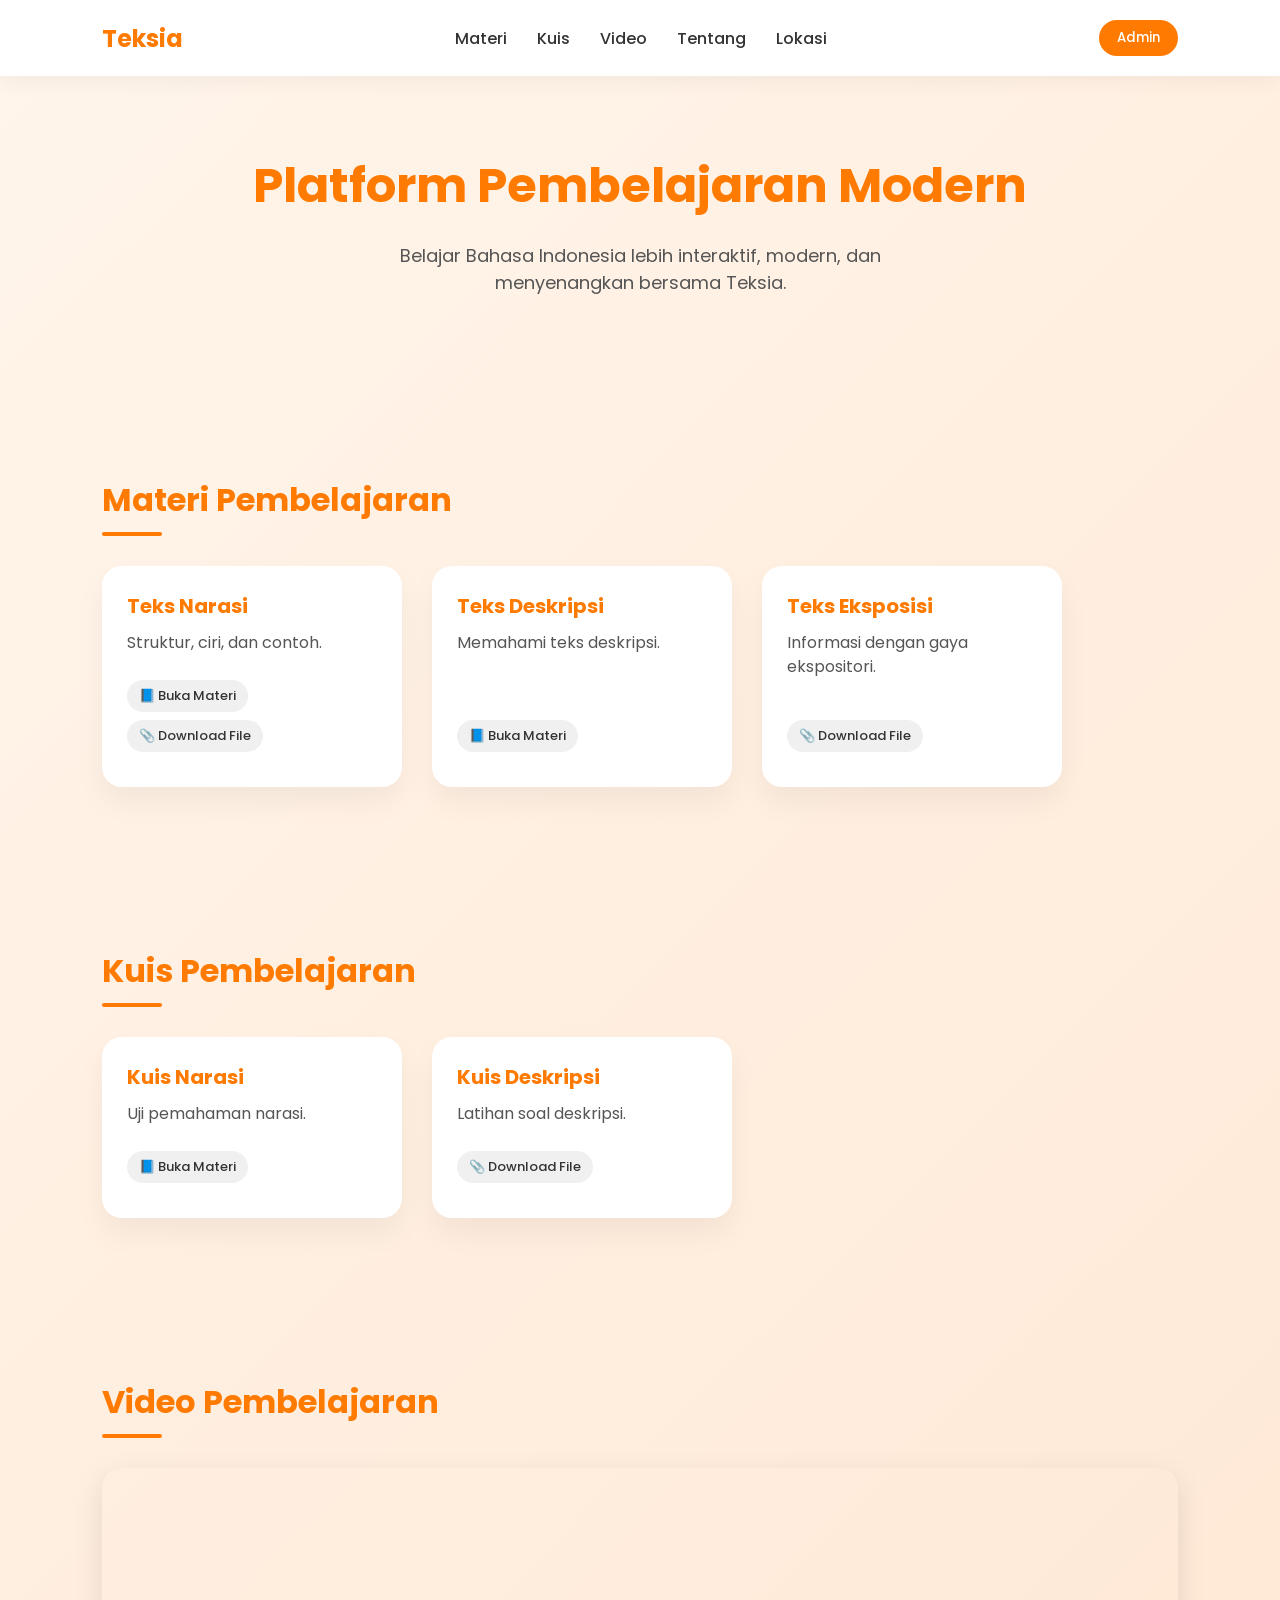
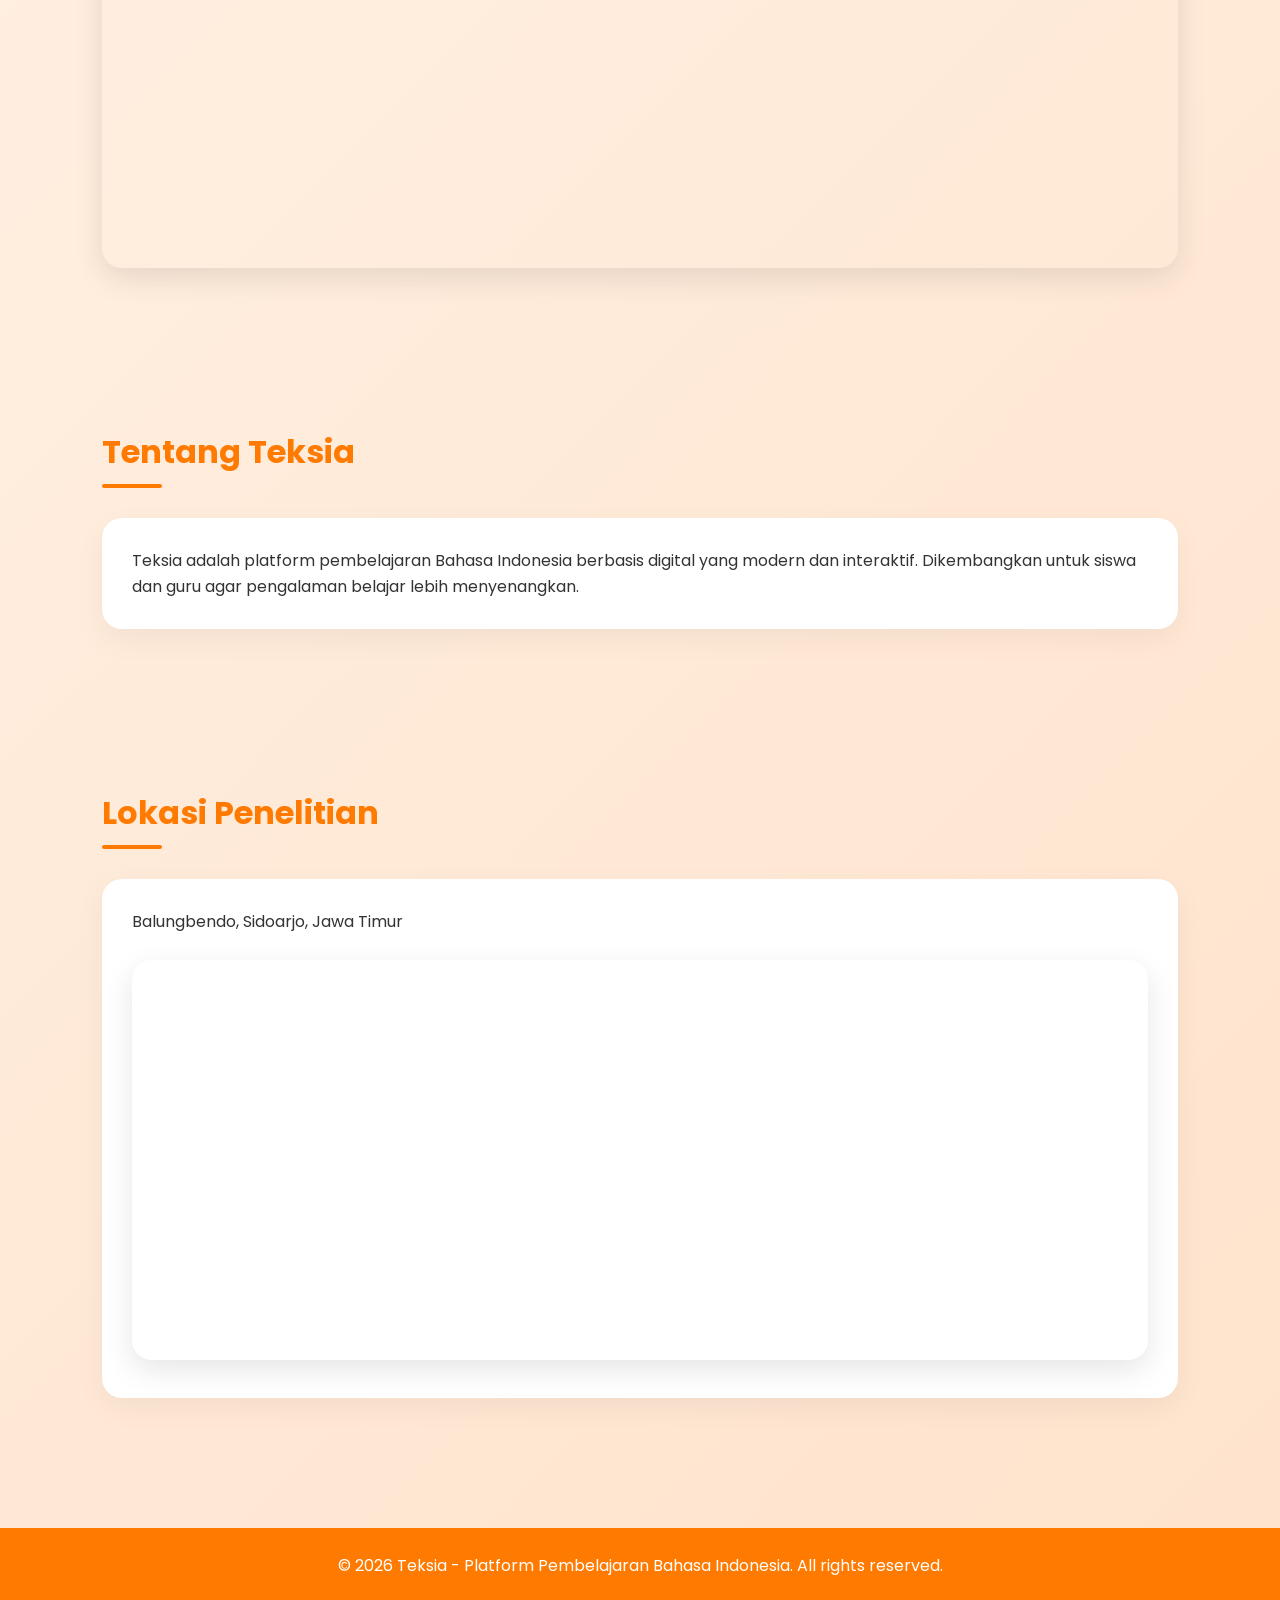
==== bagasweb/index.html @ 71b0bf6b "tests" ====
<!DOCTYPE html>
<html lang="id">
<head>
    <meta charset="UTF-8">
    <meta name="viewport" content="width=device-width, initial-scale=1.0">
    <title>Teksia Premium · Materi + Link</title>
    <!-- Font Poppins -->
    <link href="https://fonts.googleapis.com/css2?family=Poppins:wght@300;400;600;700&display=swap" rel="stylesheet">
    <!-- CSS Eksternal -->
    <link rel="stylesheet" href="style.css">
</head>
<body>
    <!-- Navbar dengan hamburger -->
    <nav>
        <div class="logo">Teksia</div>
        <ul class="nav-menu" id="navMenu">
            <li><a href="#materi">Materi</a></li>
            <li><a href="#kuis">Kuis</a></li>
            <li><a href="#video">Video</a></li>
            <li><a href="#about">Tentang</a></li>
            <li><a href="#lokasi">Lokasi</a></li>
        </ul>
        <div class="nav-right">
            <button class="login-btn" id="adminLoginBtn">Admin</button>
            <div class="hamburger" id="hamburger">
                <span class="bar"></span>
                <span class="bar"></span>
                <span class="bar"></span>
            </div>
        </div>
    </nav>

    <!-- Hero -->
    <div class="hero">
        <h1>Platform Pembelajaran Modern</h1>
        <p>Belajar Bahasa Indonesia lebih interaktif, modern, dan menyenangkan bersama Teksia.</p>
    </div>

    <!-- Materi -->
    <section id="materi">
        <h2>Materi Pembelajaran</h2>
        <div class="materi-container" id="materiContainer"></div>
    </section>

    <!-- Kuis -->
    <section id="kuis">
        <h2>Kuis Pembelajaran</h2>
        <div class="materi-container" id="kuisContainer"></div>
    </section>

    <!-- Video -->
    <section id="video">
        <h2>Video Pembelajaran</h2>
        <div class="video-wrapper">
            <iframe src="https://www.youtube.com/embed/dQw4w9WgXcQ" title="Video Pembelajaran" allowfullscreen></iframe>
        </div>
    </section>

    <!-- Tentang -->
    <section id="about">
        <h2>Tentang Teksia</h2>
        <div class="card">
            Teksia adalah platform pembelajaran Bahasa Indonesia berbasis digital yang modern dan interaktif. Dikembangkan untuk siswa dan guru agar pengalaman belajar lebih menyenangkan.
        </div>
    </section>

    <!-- Lokasi -->
    <section id="lokasi">
        <h2>Lokasi Penelitian</h2>
        <div class="card">
            <p>Balungbendo, Sidoarjo, Jawa Timur</p>
            <br>
            <iframe src="https://www.google.com/maps?q=Balungbendo,Sidoarjo,JawaTimur&output=embed" title="Peta Balungbendo"></iframe>
        </div>
    </section>

    <!-- Footer -->
    <footer>
        © 2026 Teksia - Platform Pembelajaran Bahasa Indonesia. All rights reserved.
    </footer>

    <!-- Modal Login -->
    <div class="modal" id="loginModal">
        <div class="modal-content">
            <h3>Login Admin</h3>
            <input type="text" id="username" placeholder="Username" value="admin">
            <input type="password" id="password" placeholder="Password" value="123">
            <button class="btn" id="loginConfirmBtn">Masuk</button>
            <button class="btn" style="background:#999;" onclick="document.getElementById('loginModal').style.display='none'">Batal</button>
        </div>
    </div>

    <!-- Floating Admin Panel -->
    <div class="admin-panel" id="adminPanel">
        <div class="panel-header">
            <h2>Panel Admin</h2>
            <div>
                <button onclick="toggleAdminPanel()" title="Tutup panel">✕</button>
            </div>
        </div>
        <p style="margin-bottom:10px;">Tambah materi/kuis dengan link.</p>
        
        <h3>➕ Tambah Materi</h3>
        <input type="text" id="judulMateri" placeholder="Judul materi">
        <textarea id="deskripsiMateri" placeholder="Deskripsi materi" rows="2"></textarea>
        <input type="url" id="linkMateri" placeholder="URL Materi (opsional)">
        <input type="url" id="fileMateri" placeholder="URL File pendukung (opsional)">
        <button class="btn" onclick="tambahMateri()">Tambah Materi</button>

        <h3>➕ Tambah Kuis</h3>
        <input type="text" id="judulKuis" placeholder="Judul kuis">
        <textarea id="deskripsiKuis" placeholder="Deskripsi kuis" rows="2"></textarea>
        <input type="url" id="linkKuis" placeholder="URL Kuis (opsional)">
        <input type="url" id="fileKuis" placeholder="URL File pendukung (opsional)">
        <button class="btn" onclick="tambahKuis()">Tambah Kuis</button>

        <div style="display: flex; gap:10px; margin-top:20px;">
            <button class="btn logout-btn" onclick="logout()">Logout</button>
            <button class="btn" onclick="toggleAdminPanel()">Tutup</button>
        </div>
    </div>

    <!-- JavaScript Eksternal -->
    <script src="script.js"></script>
</body>
</html>
---- bagasweb/style.css ----
/* ===== RESET & VARIABEL ===== */
* {
    margin: 0;
    padding: 0;
    box-sizing: border-box;
    font-family: 'Poppins', sans-serif;
}

body {
    background: linear-gradient(135deg, #fff5eb, #ffe3cc);
    color: #333;
    overflow-x: hidden;
}

/* ===== NAVBAR ===== */
nav {
    display: flex;
    justify-content: space-between;
    align-items: center;
    padding: 20px 8%;
    background: white;
    box-shadow: 0 5px 20px rgba(0,0,0,0.05);
    position: fixed;
    width: 100%;
    top: 0;
    z-index: 1000;
}

.logo {
    font-weight: 700;
    font-size: 24px;
    color: #ff7a00;
}

.nav-menu {
    display: flex;
    gap: 30px;
    list-style: none;
}

.nav-menu a {
    text-decoration: none;
    color: #333;
    font-weight: 500;
    transition: color 0.2s;
}

.nav-menu a:hover {
    color: #ff7a00;
}

.nav-right {
    display: flex;
    align-items: center;
    gap: 15px;
}

.login-btn {
    background: #ff7a00;
    color: white;
    padding: 8px 18px;
    border-radius: 20px;
    border: none;
    cursor: pointer;
    font-weight: 500;
    transition: background 0.2s;
}

.login-btn:hover {
    background: #e56e00;
}

/* Hamburger menu */
.hamburger {
    display: none;
    flex-direction: column;
    cursor: pointer;
}

.hamburger .bar {
    width: 25px;
    height: 3px;
    background-color: #333;
    margin: 3px 0;
    transition: 0.3s;
    border-radius: 2px;
}

/* ===== HERO ===== */
.hero {
    padding: 150px 8% 100px;
    text-align: center;
}

.hero h1 {
    font-size: 48px;
    color: #ff7a00;
    margin-bottom: 20px;
}

.hero p {
    max-width: 600px;
    margin: 0 auto;
    font-size: 18px;
    color: #555;
}

/* ===== SECTION ===== */
section {
    padding: 80px 8%;
}

section h2 {
    font-size: 32px;
    color: #ff7a00;
    margin-bottom: 30px;
    position: relative;
}

section h2::after {
    content: '';
    display: block;
    width: 60px;
    height: 4px;
    background: #ff7a00;
    margin-top: 8px;
    border-radius: 2px;
}

/* ===== CARD MATERI / KUIS ===== */
.materi-container {
    display: flex;
    flex-wrap: wrap;
    gap: 30px;
    margin-top: 20px;
}

.materi-card {
    background: white;
    padding: 25px;
    width: 300px;
    border-radius: 20px;
    box-shadow: 0 15px 30px rgba(0,0,0,0.05);
    transition: transform 0.3s, box-shadow 0.3s;
    display: flex;
    flex-direction: column;
}

.materi-card:hover {
    transform: translateY(-8px);
    box-shadow: 0 20px 40px rgba(0,0,0,0.1);
}

.materi-card h3 {
    color: #ff7a00;
    margin-bottom: 10px;
    font-size: 20px;
}

.materi-card p {
    color: #555;
    margin-bottom: 15px;
    line-height: 1.5;
    flex-grow: 1;
}

.card-links {
    display: flex;
    flex-wrap: wrap;
    gap: 8px;
    margin: 10px 0;
}

.btn-link {
    background: #f0f0f0;
    color: #333;
    padding: 6px 12px;
    border-radius: 30px;
    text-decoration: none;
    font-size: 13px;
    font-weight: 500;
    transition: background 0.2s;
    display: inline-flex;
    align-items: center;
    gap: 4px;
}

.btn-link:hover {
    background: #e0e0e0;
}

.btn {
    padding: 8px 18px;
    border: none;
    border-radius: 30px;
    background: #ff7a00;
    color: white;
    font-weight: 500;
    cursor: pointer;
    transition: background 0.2s;
    margin-top: 5px;
    align-self: flex-start;
}

.btn:hover {
    background: #e56e00;
}

.btn.hapus-btn {
    background: #f44336;
}

.btn.hapus-btn:hover {
    background: #d32f2f;
}

/* ===== VIDEO ===== */
.video-wrapper {
    margin-top: 30px;
    display: flex;
    justify-content: center;
}

iframe {
    width: 100%;
    max-width: auto;
    height: 400px;
    border-radius: 20px;
    border: none;
    box-shadow: 0 10px 30px rgba(0,0,0,0.1);
}

/* ===== CARD BIASA ===== */
.card {
    background: white;
    padding: 30px;
    border-radius: 20px;
    box-shadow: 0 10px 30px rgba(0,0,0,0.05);
    line-height: 1.6;
}

/* ===== MODAL LOGIN ===== */
.modal {
    display: none;
    position: fixed;
    top: 0;
    left: 0;
    width: 100%;
    height: 100%;
    background: rgba(0,0,0,0.5);
    justify-content: center;
    align-items: center;
    z-index: 2000;
}

.modal-content {
    background: white;
    padding: 40px;
    border-radius: 30px;
    width: 350px;
    max-width: 90%;
    text-align: center;
    box-shadow: 0 30px 50px rgba(0,0,0,0.2);
}

.modal-content h3 {
    color: #ff7a00;
    margin-bottom: 20px;
    font-size: 24px;
}

.modal-content input {
    width: 100%;
    padding: 12px 15px;
    margin: 10px 0;
    border-radius: 30px;
    border: 1px solid #ddd;
    font-size: 15px;
    outline: none;
}

.modal-content input:focus {
    border-color: #ff7a00;
}

.modal-content .btn {
    width: 100%;
    margin-top: 15px;
    padding: 12px;
    font-size: 16px;
}

/* ===== FLOATING ADMIN PANEL ===== */
.admin-panel {
    position: fixed;
    bottom: 20px;
    right: 20px;
    width: 360px;
    max-width: calc(100vw - 40px);
    background: white;
    border-radius: 24px;
    box-shadow: 0 20px 40px rgba(0,0,0,0.25);
    padding: 20px;
    z-index: 3000;
    display: none;
    max-height: 80vh;
    overflow-y: auto;
}

.admin-panel h2 {
    color: #ff7a00;
    font-size: 24px;
    margin: 0;
}

.panel-header {
    display: flex;
    justify-content: space-between;
    align-items: center;
    margin-bottom: 15px;
}

.panel-header button {
    background: none;
    border: none;
    font-size: 24px;
    cursor: pointer;
    width: 36px;
    height: 36px;
    border-radius: 50%;
    display: flex;
    align-items: center;
    justify-content: center;
    background: #f0f0f0;
    transition: background 0.2s;
}

.panel-header button:hover {
    background: #ddd;
}

.admin-panel h3 {
    margin: 20px 0 10px;
    color: #444;
    font-size: 18px;
}

.admin-panel input,
.admin-panel textarea {
    width: 100%;
    padding: 10px 15px;
    margin: 8px 0;
    border-radius: 30px;
    border: 1px solid #ddd;
    font-size: 14px;
    display: block;
}

.admin-panel .btn {
    margin: 10px 5px 5px 0;
}

.logout-btn {
    background: #f44336;
}

.logout-btn:hover {
    background: #d32f2f;
}

/* ===== FOOTER ===== */
footer {
    background: #ff7a00;
    color: white;
    text-align: center;
    padding: 25px;
    margin-top: 50px;
}

/* ===== RESPONSIF (HAMBURGER) ===== */
@media (max-width: 768px) {
    .hamburger {
        display: flex;
    }

    .nav-menu {
        position: fixed;
        left: -100%;
        top: 70px;
        flex-direction: column;
        background-color: white;
        width: 100%;
        text-align: center;
        transition: 0.3s;
        box-shadow: 0 10px 20px rgba(0,0,0,0.1);
        padding: 20px 0;
        gap: 20px;
        z-index: 999;
    }

    .nav-menu.active {
        left: 0;
    }

    .nav-menu li {
        margin: 0;
    }

    nav {
        padding: 15px 5%;
    }

    .hero h1 {
        font-size: 32px;
    }
    .hero {
        padding-top: 180px;
    }
    .materi-card {
        width: 100%;
    }
}
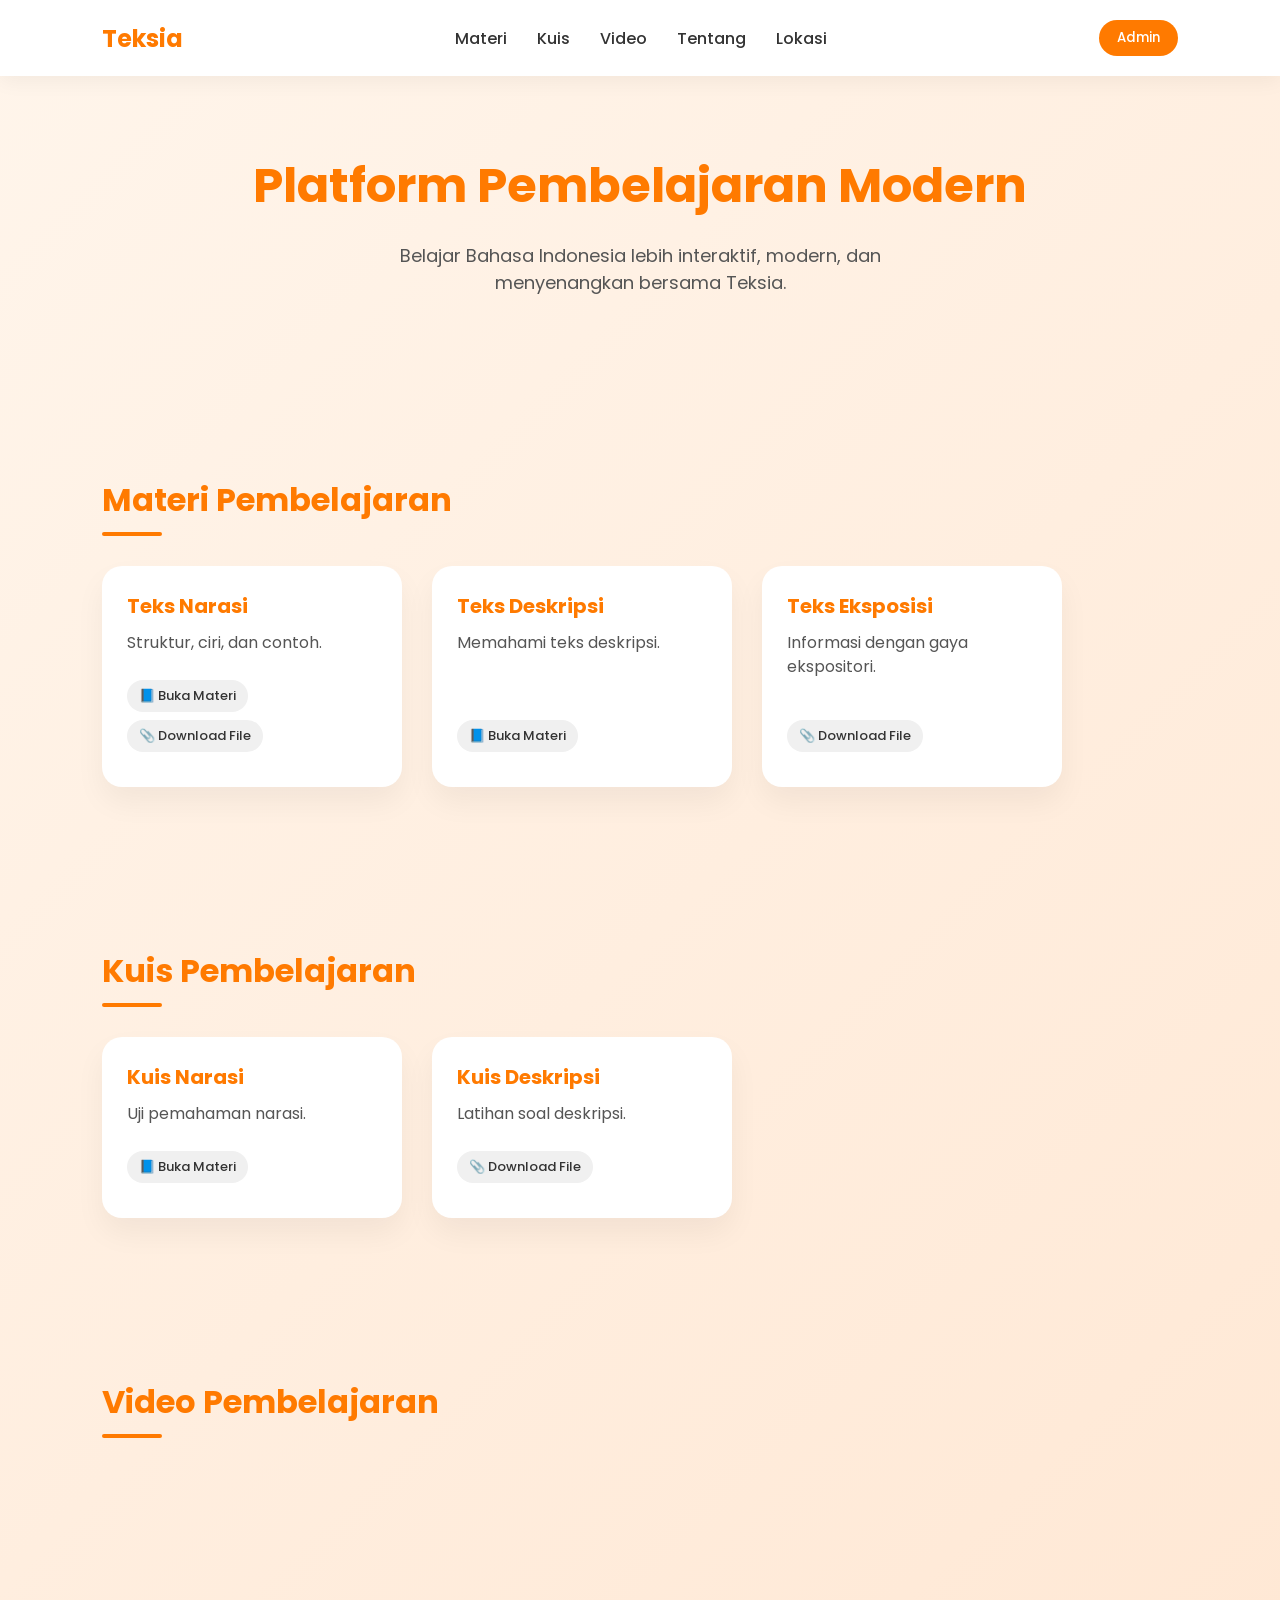
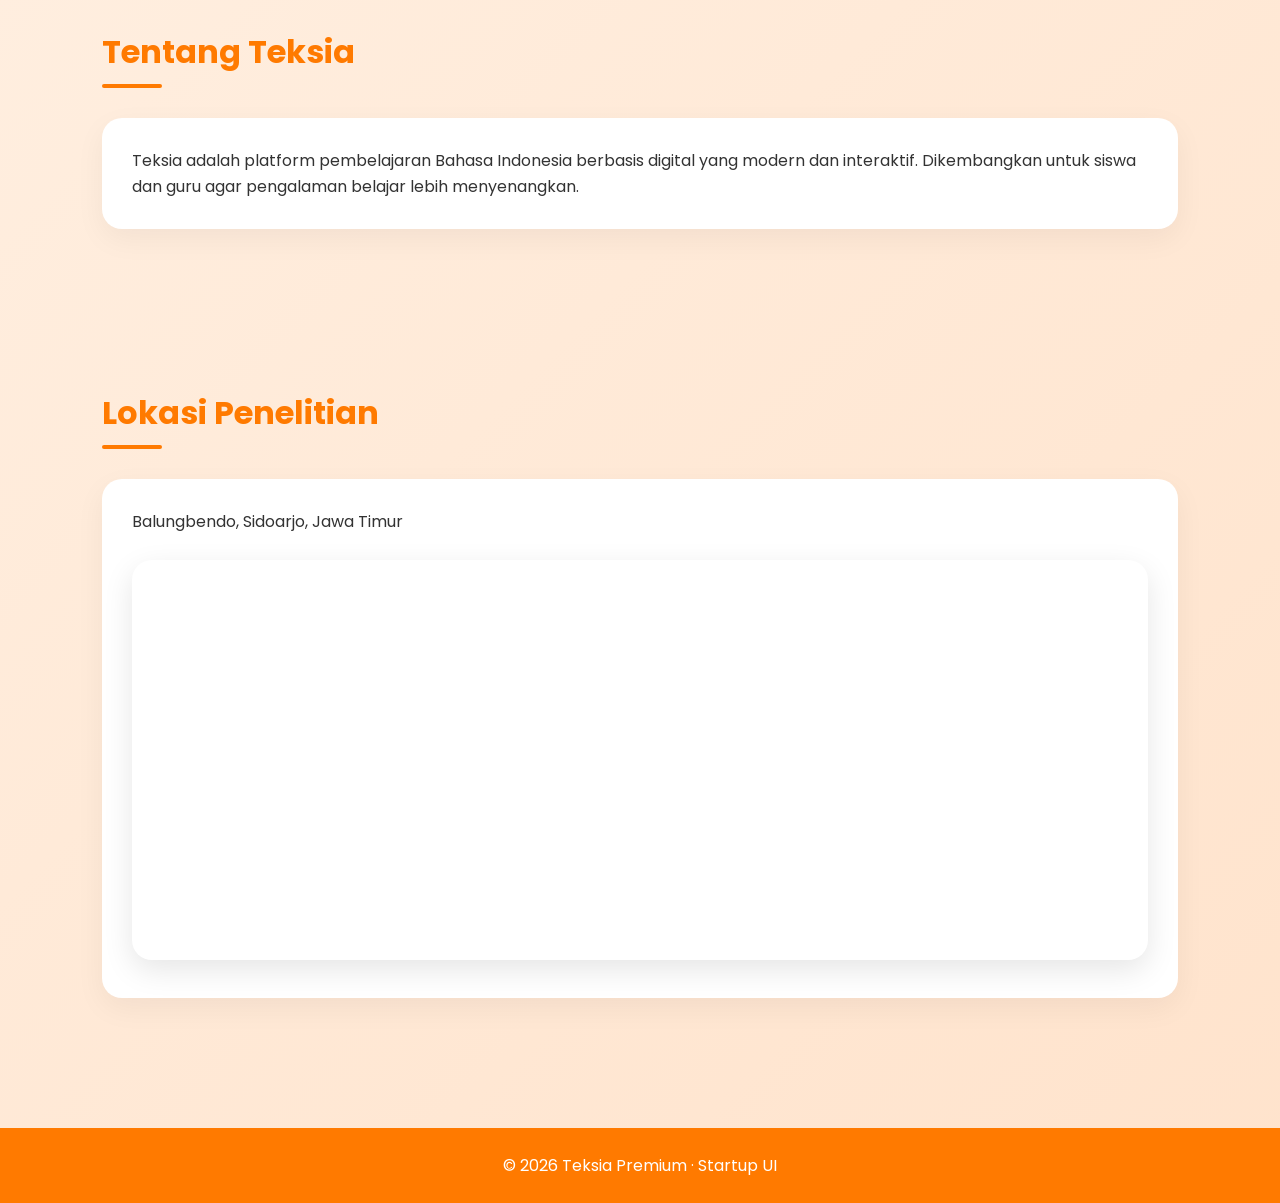
==== commit 269daaf1: "tesd" ====
--- a/bagasweb/index.html
+++ b/bagasweb/index.html
@@ -3,14 +3,12 @@
 <head>
     <meta charset="UTF-8">
     <meta name="viewport" content="width=device-width, initial-scale=1.0">
-    <title>Teksia Premium · Materi + Link</title>
-    <!-- Font Poppins -->
+    <title>Teksia Premium · Materi + Kuis + Video</title>
     <link href="https://fonts.googleapis.com/css2?family=Poppins:wght@300;400;600;700&display=swap" rel="stylesheet">
-    <!-- CSS Eksternal -->
     <link rel="stylesheet" href="style.css">
 </head>
 <body>
-    <!-- Navbar dengan hamburger -->
+    <!-- Navbar -->
     <nav>
         <div class="logo">Teksia</div>
         <ul class="nav-menu" id="navMenu">
@@ -48,12 +46,10 @@
         <div class="materi-container" id="kuisContainer"></div>
     </section>
 
-    <!-- Video -->
+    <!-- Video (akan diisi JS) -->
     <section id="video">
         <h2>Video Pembelajaran</h2>
-        <div class="video-wrapper">
-            <iframe src="https://www.youtube.com/embed/dQw4w9WgXcQ" title="Video Pembelajaran" allowfullscreen></iframe>
-        </div>
+        <div class="video-container" id="videoContainer"></div>
     </section>
 
     <!-- Tentang -->
@@ -76,7 +72,7 @@
 
     <!-- Footer -->
     <footer>
-        © 2026 Teksia - Platform Pembelajaran Bahasa Indonesia. All rights reserved.
+        © 2026 Teksia Premium · Startup UI
     </footer>
 
     <!-- Modal Login -->
@@ -90,7 +86,7 @@
         </div>
     </div>
 
-    <!-- Floating Admin Panel -->
+    <!-- Floating Admin Panel (dengan form video) -->
     <div class="admin-panel" id="adminPanel">
         <div class="panel-header">
             <h2>Panel Admin</h2>
@@ -98,8 +94,9 @@
                 <button onclick="toggleAdminPanel()" title="Tutup panel">✕</button>
             </div>
         </div>
-        <p style="margin-bottom:10px;">Tambah materi/kuis dengan link.</p>
+        <p style="margin-bottom:10px;">Tambah materi, kuis, atau video.</p>
         
+        <!-- Form Materi -->
         <h3>➕ Tambah Materi</h3>
         <input type="text" id="judulMateri" placeholder="Judul materi">
         <textarea id="deskripsiMateri" placeholder="Deskripsi materi" rows="2"></textarea>
@@ -107,6 +104,7 @@
         <input type="url" id="fileMateri" placeholder="URL File pendukung (opsional)">
         <button class="btn" onclick="tambahMateri()">Tambah Materi</button>
 
+        <!-- Form Kuis -->
         <h3>➕ Tambah Kuis</h3>
         <input type="text" id="judulKuis" placeholder="Judul kuis">
         <textarea id="deskripsiKuis" placeholder="Deskripsi kuis" rows="2"></textarea>
@@ -114,13 +112,19 @@
         <input type="url" id="fileKuis" placeholder="URL File pendukung (opsional)">
         <button class="btn" onclick="tambahKuis()">Tambah Kuis</button>
 
+        <!-- Form Video -->
+        <h3>➕ Tambah Video</h3>
+        <input type="text" id="judulVideo" placeholder="Judul video">
+        <input type="url" id="urlVideo" placeholder="URL Embed YouTube (https://www.youtube.com/embed/...)" >
+        <textarea id="deskripsiVideo" placeholder="Deskripsi video (opsional)" rows="2"></textarea>
+        <button class="btn" onclick="tambahVideo()">Tambah Video</button>
+
         <div style="display: flex; gap:10px; margin-top:20px;">
             <button class="btn logout-btn" onclick="logout()">Logout</button>
             <button class="btn" onclick="toggleAdminPanel()">Tutup</button>
         </div>
     </div>
 
-    <!-- JavaScript Eksternal -->
     <script src="script.js"></script>
 </body>
-</html>+</html>
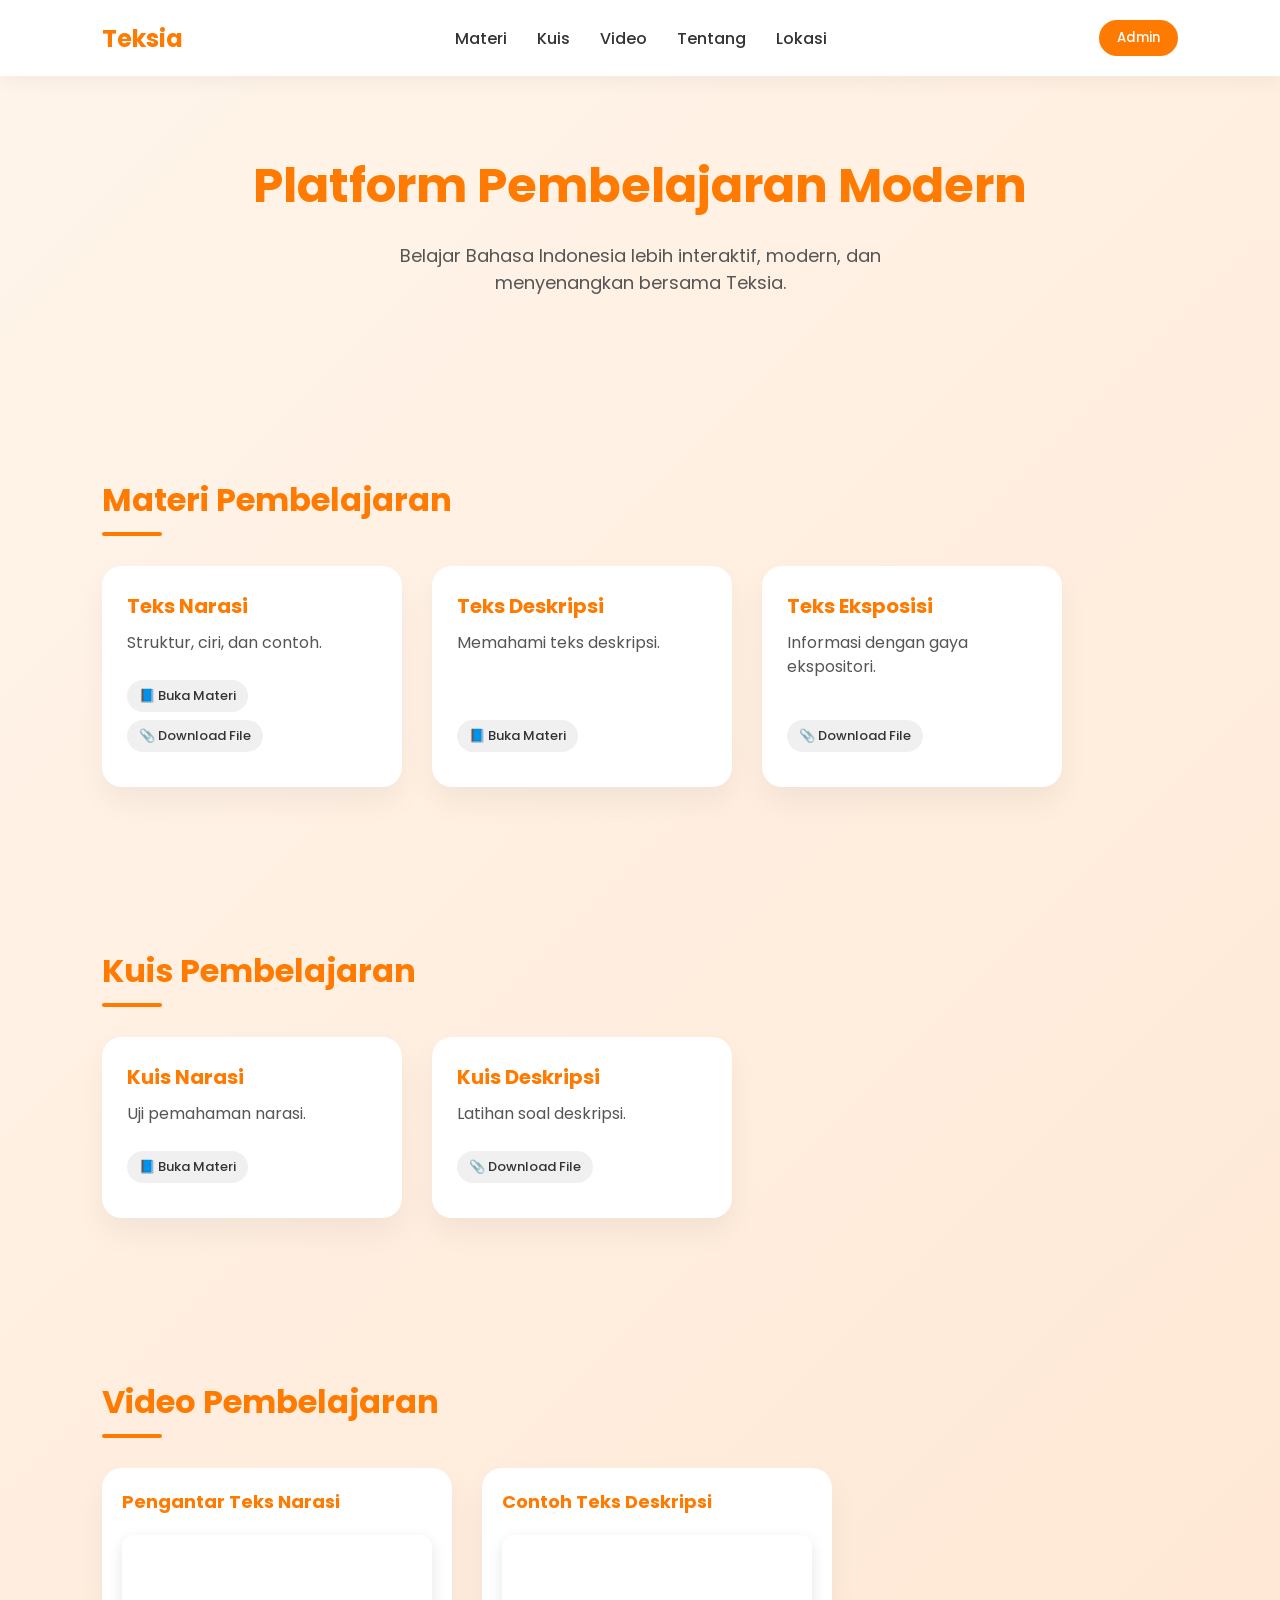
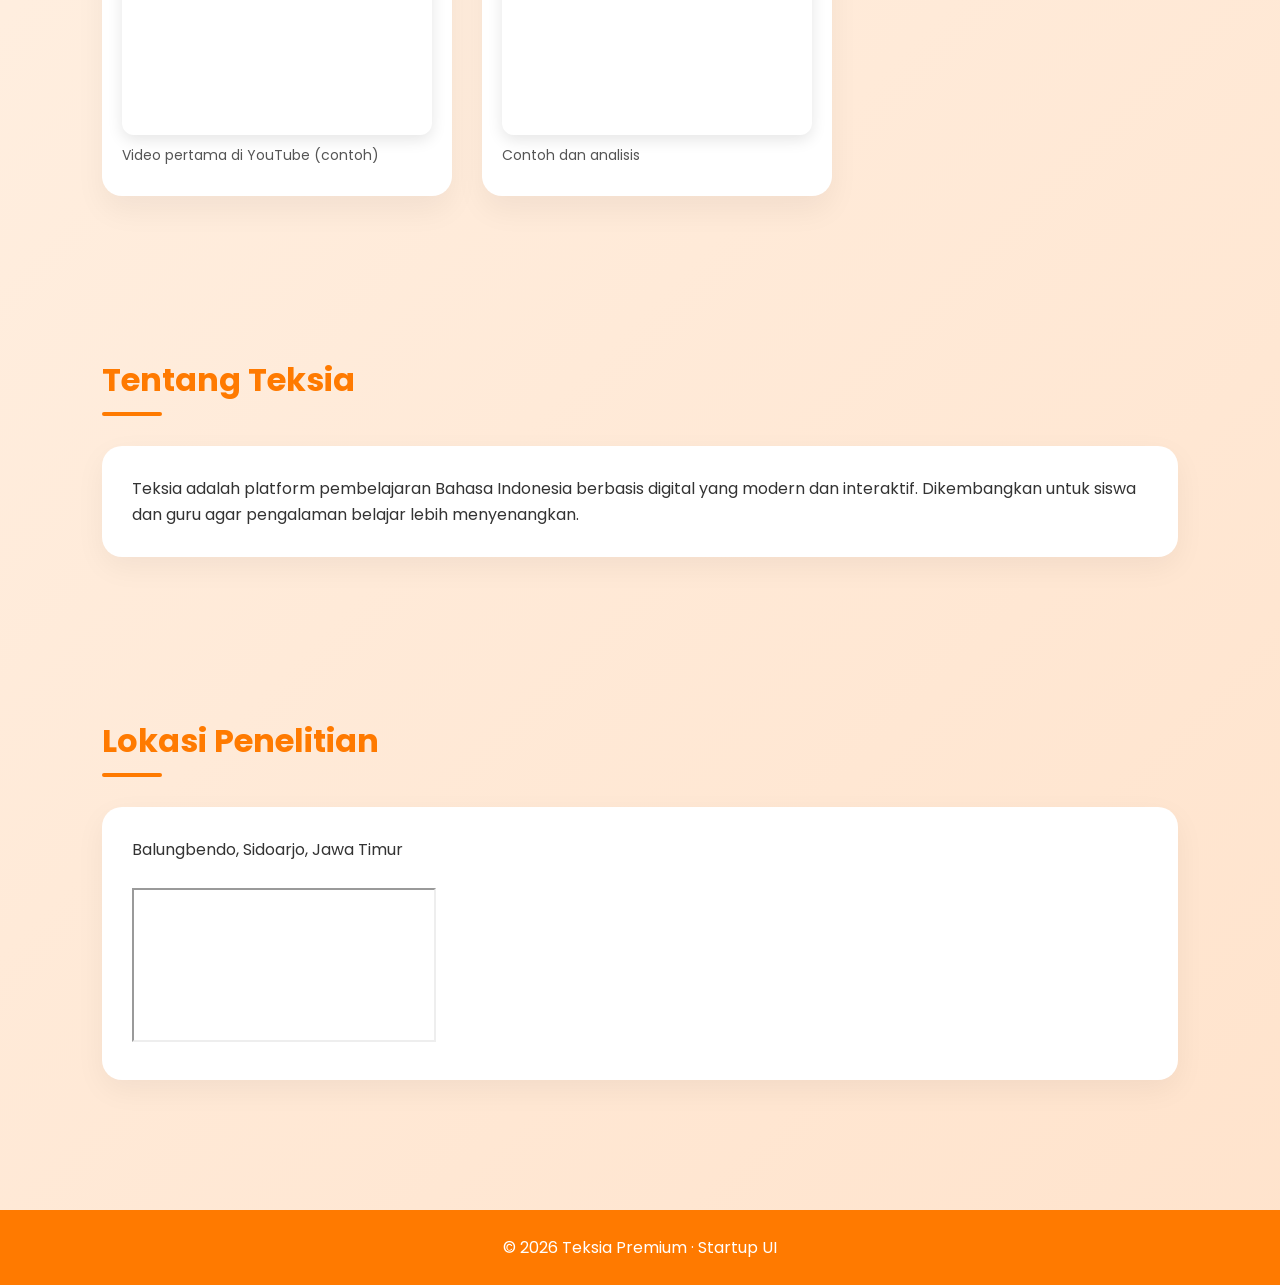
==== commit 0f3ac0f0: "Update index.html" ====
--- a/bagasweb/index.html
+++ b/bagasweb/index.html
@@ -46,7 +46,7 @@
         <div class="materi-container" id="kuisContainer"></div>
     </section>
 
-    <!-- Video (akan diisi JS) -->
+    <!-- Video -->
     <section id="video">
         <h2>Video Pembelajaran</h2>
         <div class="video-container" id="videoContainer"></div>
@@ -86,7 +86,7 @@
         </div>
     </div>
 
-    <!-- Floating Admin Panel (dengan form video) -->
+    <!-- Floating Admin Panel -->
     <div class="admin-panel" id="adminPanel">
         <div class="panel-header">
             <h2>Panel Admin</h2>
@@ -112,10 +112,10 @@
         <input type="url" id="fileKuis" placeholder="URL File pendukung (opsional)">
         <button class="btn" onclick="tambahKuis()">Tambah Kuis</button>
 
-        <!-- Form Video -->
+        <!-- Form Video (dengan konversi otomatis) -->
         <h3>➕ Tambah Video</h3>
         <input type="text" id="judulVideo" placeholder="Judul video">
-        <input type="url" id="urlVideo" placeholder="URL Embed YouTube (https://www.youtube.com/embed/...)" >
+        <input type="url" id="urlVideo" placeholder="URL YouTube (contoh: https://youtu.be/... atau https://youtube.com/watch?v=...)" >
         <textarea id="deskripsiVideo" placeholder="Deskripsi video (opsional)" rows="2"></textarea>
         <button class="btn" onclick="tambahVideo()">Tambah Video</button>
 
--- a/bagasweb/style.css
+++ b/bagasweb/style.css
@@ -214,20 +214,44 @@
     background: #d32f2f;
 }
 
-/* ===== VIDEO ===== */
-.video-wrapper {
-    margin-top: 30px;
-    display: flex;
-    justify-content: center;
-}
-
-iframe {
-    width: 100%;
-    max-width: auto;
-    height: 400px;
+/* ===== VIDEO SECTION ===== */
+.video-container {
+    display: flex;
+    flex-wrap: wrap;
+    gap: 30px;
+    margin-top: 20px;
+}
+
+.video-card {
+    background: white;
+    padding: 20px;
+    width: 350px;
     border-radius: 20px;
+    box-shadow: 0 15px 30px rgba(0,0,0,0.05);
+    display: flex;
+    flex-direction: column;
+}
+
+.video-card h3 {
+    color: #ff7a00;
+    margin-bottom: 10px;
+    font-size: 18px;
+}
+
+.video-card iframe {
+    width: 100%;
+    height: 200px;
+    border-radius: 12px;
+    margin: 10px 0;
     border: none;
-    box-shadow: 0 10px 30px rgba(0,0,0,0.1);
+    box-shadow: 0 5px 15px rgba(0,0,0,0.1);
+}
+
+.video-card p {
+    color: #555;
+    font-size: 14px;
+    margin-bottom: 10px;
+    word-break: break-word;
 }
 
 /* ===== CARD BIASA ===== */
@@ -416,7 +440,7 @@
     .hero {
         padding-top: 180px;
     }
-    .materi-card {
+    .materi-card, .video-card {
         width: 100%;
     }
-}+}
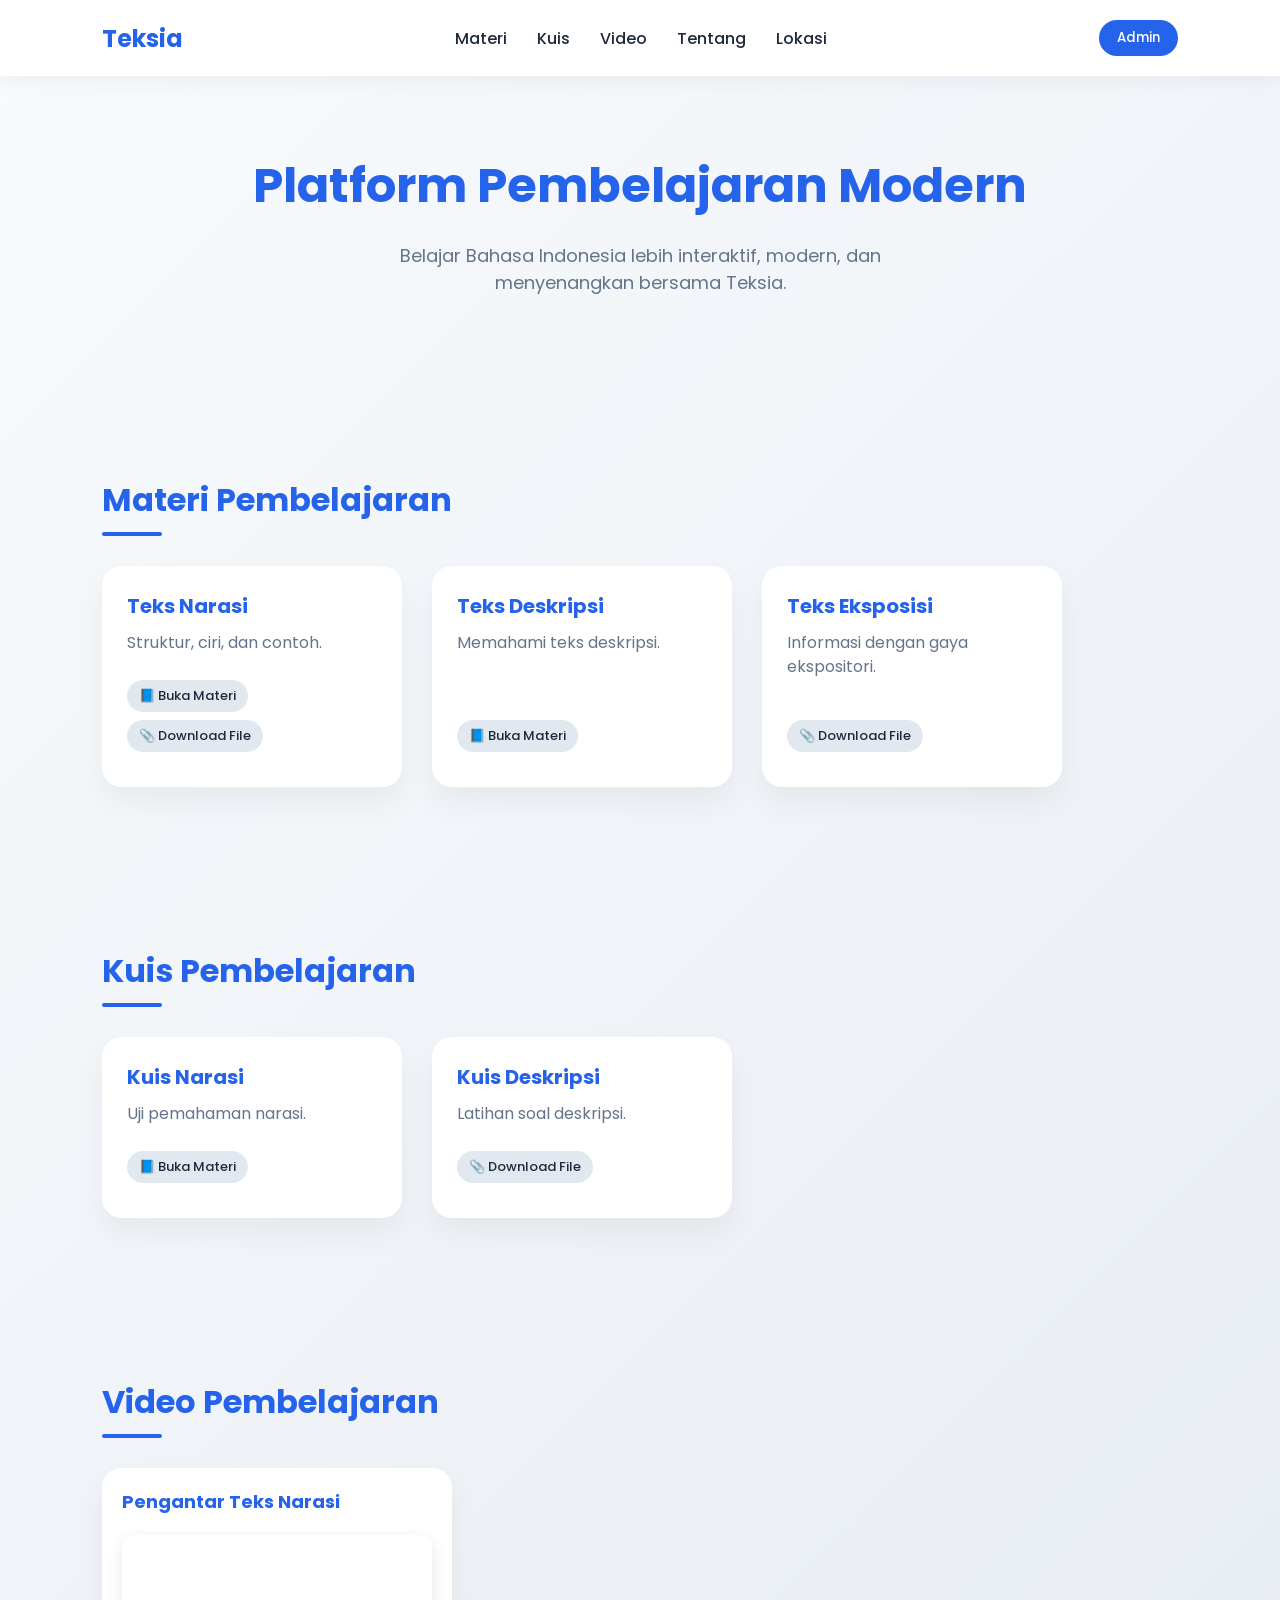
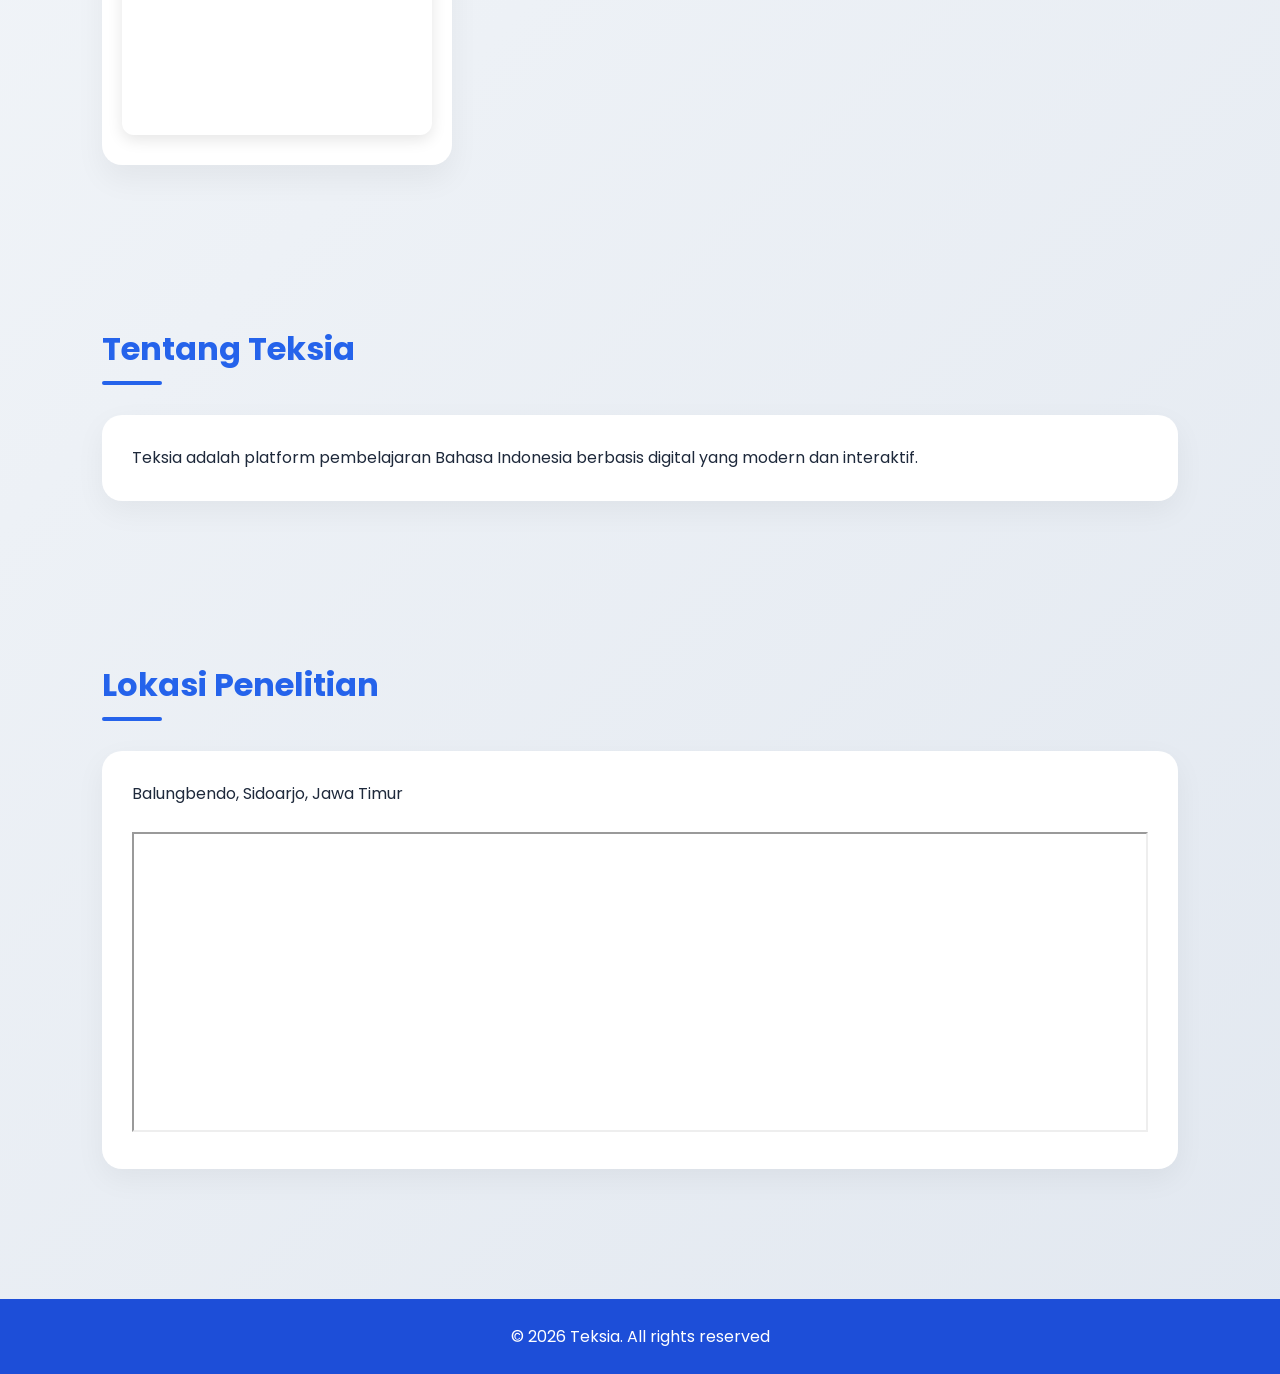
==== commit 81379bef: "Add files via upload" ====
--- a/bagasweb/index.html
+++ b/bagasweb/index.html
@@ -56,7 +56,7 @@
     <section id="about">
         <h2>Tentang Teksia</h2>
         <div class="card">
-            Teksia adalah platform pembelajaran Bahasa Indonesia berbasis digital yang modern dan interaktif. Dikembangkan untuk siswa dan guru agar pengalaman belajar lebih menyenangkan.
+            Teksia adalah platform pembelajaran Bahasa Indonesia berbasis digital yang modern dan interaktif.
         </div>
     </section>
 
@@ -66,13 +66,13 @@
         <div class="card">
             <p>Balungbendo, Sidoarjo, Jawa Timur</p>
             <br>
-            <iframe src="https://www.google.com/maps?q=Balungbendo,Sidoarjo,JawaTimur&output=embed" title="Peta Balungbendo"></iframe>
+                 <iframe style="width:100%; height:300px;" src="https://www.google.com/maps?q=Balungbendo,Sidoarjo,JawaTimur&output=embed" title="Peta Balungbendo"></iframe>
         </div>
     </section>
 
     <!-- Footer -->
     <footer>
-        © 2026 Teksia Premium · Startup UI
+        © 2026 Teksia. All rights reserved 
     </footer>
 
     <!-- Modal Login -->
@@ -86,7 +86,7 @@
         </div>
     </div>
 
-    <!-- Floating Admin Panel -->
+    <!-- Floating Admin Panel (tanpa deskripsi video) -->
     <div class="admin-panel" id="adminPanel">
         <div class="panel-header">
             <h2>Panel Admin</h2>
@@ -112,11 +112,10 @@
         <input type="url" id="fileKuis" placeholder="URL File pendukung (opsional)">
         <button class="btn" onclick="tambahKuis()">Tambah Kuis</button>
 
-        <!-- Form Video (dengan konversi otomatis) -->
+        <!-- Form Video (tanpa deskripsi) -->
         <h3>➕ Tambah Video</h3>
         <input type="text" id="judulVideo" placeholder="Judul video">
         <input type="url" id="urlVideo" placeholder="URL YouTube (contoh: https://youtu.be/... atau https://youtube.com/watch?v=...)" >
-        <textarea id="deskripsiVideo" placeholder="Deskripsi video (opsional)" rows="2"></textarea>
         <button class="btn" onclick="tambahVideo()">Tambah Video</button>
 
         <div style="display: flex; gap:10px; margin-top:20px;">
@@ -127,4 +126,4 @@
 
     <script src="script.js"></script>
 </body>
-</html>
+</html>
--- a/bagasweb/style.css
+++ b/bagasweb/style.css
@@ -1,4 +1,20 @@
-/* ===== RESET & VARIABEL ===== */
+/* ===== VARIABEL WARNA ===== */
+:root {
+    --primary: #2563eb;
+    --primary-dark: #1d4ed8;
+    --primary-light: #3b82f6;
+    --secondary: #64748b;
+    --accent: #f59e0b;
+    --success: #10b981;
+    --danger: #ef4444;
+    --warning: #f59e0b;
+    --dark: #1e293b;
+    --light: #f8fafc;
+    --gray: #94a3b8;
+    --gray-light: #e2e8f0;
+}
+
+/* ===== RESET & DASAR ===== */
 * {
     margin: 0;
     padding: 0;
@@ -7,8 +23,8 @@
 }
 
 body {
-    background: linear-gradient(135deg, #fff5eb, #ffe3cc);
-    color: #333;
+    background: linear-gradient(135deg, var(--light), var(--gray-light));
+    color: var(--dark);
     overflow-x: hidden;
 }
 
@@ -29,7 +45,7 @@
 .logo {
     font-weight: 700;
     font-size: 24px;
-    color: #ff7a00;
+    color: var(--primary);
 }
 
 .nav-menu {
@@ -40,13 +56,13 @@
 
 .nav-menu a {
     text-decoration: none;
-    color: #333;
+    color: var(--dark);
     font-weight: 500;
     transition: color 0.2s;
 }
 
 .nav-menu a:hover {
-    color: #ff7a00;
+    color: var(--primary);
 }
 
 .nav-right {
@@ -56,7 +72,7 @@
 }
 
 .login-btn {
-    background: #ff7a00;
+    background: var(--primary);
     color: white;
     padding: 8px 18px;
     border-radius: 20px;
@@ -67,7 +83,7 @@
 }
 
 .login-btn:hover {
-    background: #e56e00;
+    background: var(--primary-dark);
 }
 
 /* Hamburger menu */
@@ -80,7 +96,7 @@
 .hamburger .bar {
     width: 25px;
     height: 3px;
-    background-color: #333;
+    background-color: var(--dark);
     margin: 3px 0;
     transition: 0.3s;
     border-radius: 2px;
@@ -94,7 +110,7 @@
 
 .hero h1 {
     font-size: 48px;
-    color: #ff7a00;
+    color: var(--primary);
     margin-bottom: 20px;
 }
 
@@ -102,7 +118,7 @@
     max-width: 600px;
     margin: 0 auto;
     font-size: 18px;
-    color: #555;
+    color: var(--secondary);
 }
 
 /* ===== SECTION ===== */
@@ -112,7 +128,7 @@
 
 section h2 {
     font-size: 32px;
-    color: #ff7a00;
+    color: var(--primary);
     margin-bottom: 30px;
     position: relative;
 }
@@ -122,7 +138,7 @@
     display: block;
     width: 60px;
     height: 4px;
-    background: #ff7a00;
+    background: var(--primary);
     margin-top: 8px;
     border-radius: 2px;
 }
@@ -152,13 +168,13 @@
 }
 
 .materi-card h3 {
-    color: #ff7a00;
+    color: var(--primary);
     margin-bottom: 10px;
     font-size: 20px;
 }
 
 .materi-card p {
-    color: #555;
+    color: var(--secondary);
     margin-bottom: 15px;
     line-height: 1.5;
     flex-grow: 1;
@@ -172,8 +188,8 @@
 }
 
 .btn-link {
-    background: #f0f0f0;
-    color: #333;
+    background: var(--gray-light);
+    color: var(--dark);
     padding: 6px 12px;
     border-radius: 30px;
     text-decoration: none;
@@ -186,14 +202,15 @@
 }
 
 .btn-link:hover {
-    background: #e0e0e0;
+    background: var(--gray);
+    color: white;
 }
 
 .btn {
     padding: 8px 18px;
     border: none;
     border-radius: 30px;
-    background: #ff7a00;
+    background: var(--primary);
     color: white;
     font-weight: 500;
     cursor: pointer;
@@ -203,15 +220,15 @@
 }
 
 .btn:hover {
-    background: #e56e00;
+    background: var(--primary-dark);
 }
 
 .btn.hapus-btn {
-    background: #f44336;
+    background: var(--danger);
 }
 
 .btn.hapus-btn:hover {
-    background: #d32f2f;
+    background: #dc2626; /* lebih gelap dari danger */
 }
 
 /* ===== VIDEO SECTION ===== */
@@ -233,7 +250,7 @@
 }
 
 .video-card h3 {
-    color: #ff7a00;
+    color: var(--primary);
     margin-bottom: 10px;
     font-size: 18px;
 }
@@ -245,13 +262,6 @@
     margin: 10px 0;
     border: none;
     box-shadow: 0 5px 15px rgba(0,0,0,0.1);
-}
-
-.video-card p {
-    color: #555;
-    font-size: 14px;
-    margin-bottom: 10px;
-    word-break: break-word;
 }
 
 /* ===== CARD BIASA ===== */
@@ -288,7 +298,7 @@
 }
 
 .modal-content h3 {
-    color: #ff7a00;
+    color: var(--primary);
     margin-bottom: 20px;
     font-size: 24px;
 }
@@ -298,13 +308,13 @@
     padding: 12px 15px;
     margin: 10px 0;
     border-radius: 30px;
-    border: 1px solid #ddd;
+    border: 1px solid var(--gray-light);
     font-size: 15px;
     outline: none;
 }
 
 .modal-content input:focus {
-    border-color: #ff7a00;
+    border-color: var(--primary);
 }
 
 .modal-content .btn {
@@ -332,7 +342,7 @@
 }
 
 .admin-panel h2 {
-    color: #ff7a00;
+    color: var(--primary);
     font-size: 24px;
     margin: 0;
 }
@@ -355,17 +365,18 @@
     display: flex;
     align-items: center;
     justify-content: center;
-    background: #f0f0f0;
+    background: var(--gray-light);
     transition: background 0.2s;
 }
 
 .panel-header button:hover {
-    background: #ddd;
+    background: var(--gray);
+    color: white;
 }
 
 .admin-panel h3 {
     margin: 20px 0 10px;
-    color: #444;
+    color: var(--dark);
     font-size: 18px;
 }
 
@@ -375,7 +386,7 @@
     padding: 10px 15px;
     margin: 8px 0;
     border-radius: 30px;
-    border: 1px solid #ddd;
+    border: 1px solid var(--gray-light);
     font-size: 14px;
     display: block;
 }
@@ -385,16 +396,16 @@
 }
 
 .logout-btn {
-    background: #f44336;
+    background: var(--danger);
 }
 
 .logout-btn:hover {
-    background: #d32f2f;
+    background: #dc2626;
 }
 
 /* ===== FOOTER ===== */
 footer {
-    background: #ff7a00;
+    background: var(--primary-dark);
     color: white;
     text-align: center;
     padding: 25px;
@@ -443,4 +454,4 @@
     .materi-card, .video-card {
         width: 100%;
     }
-}
+}
